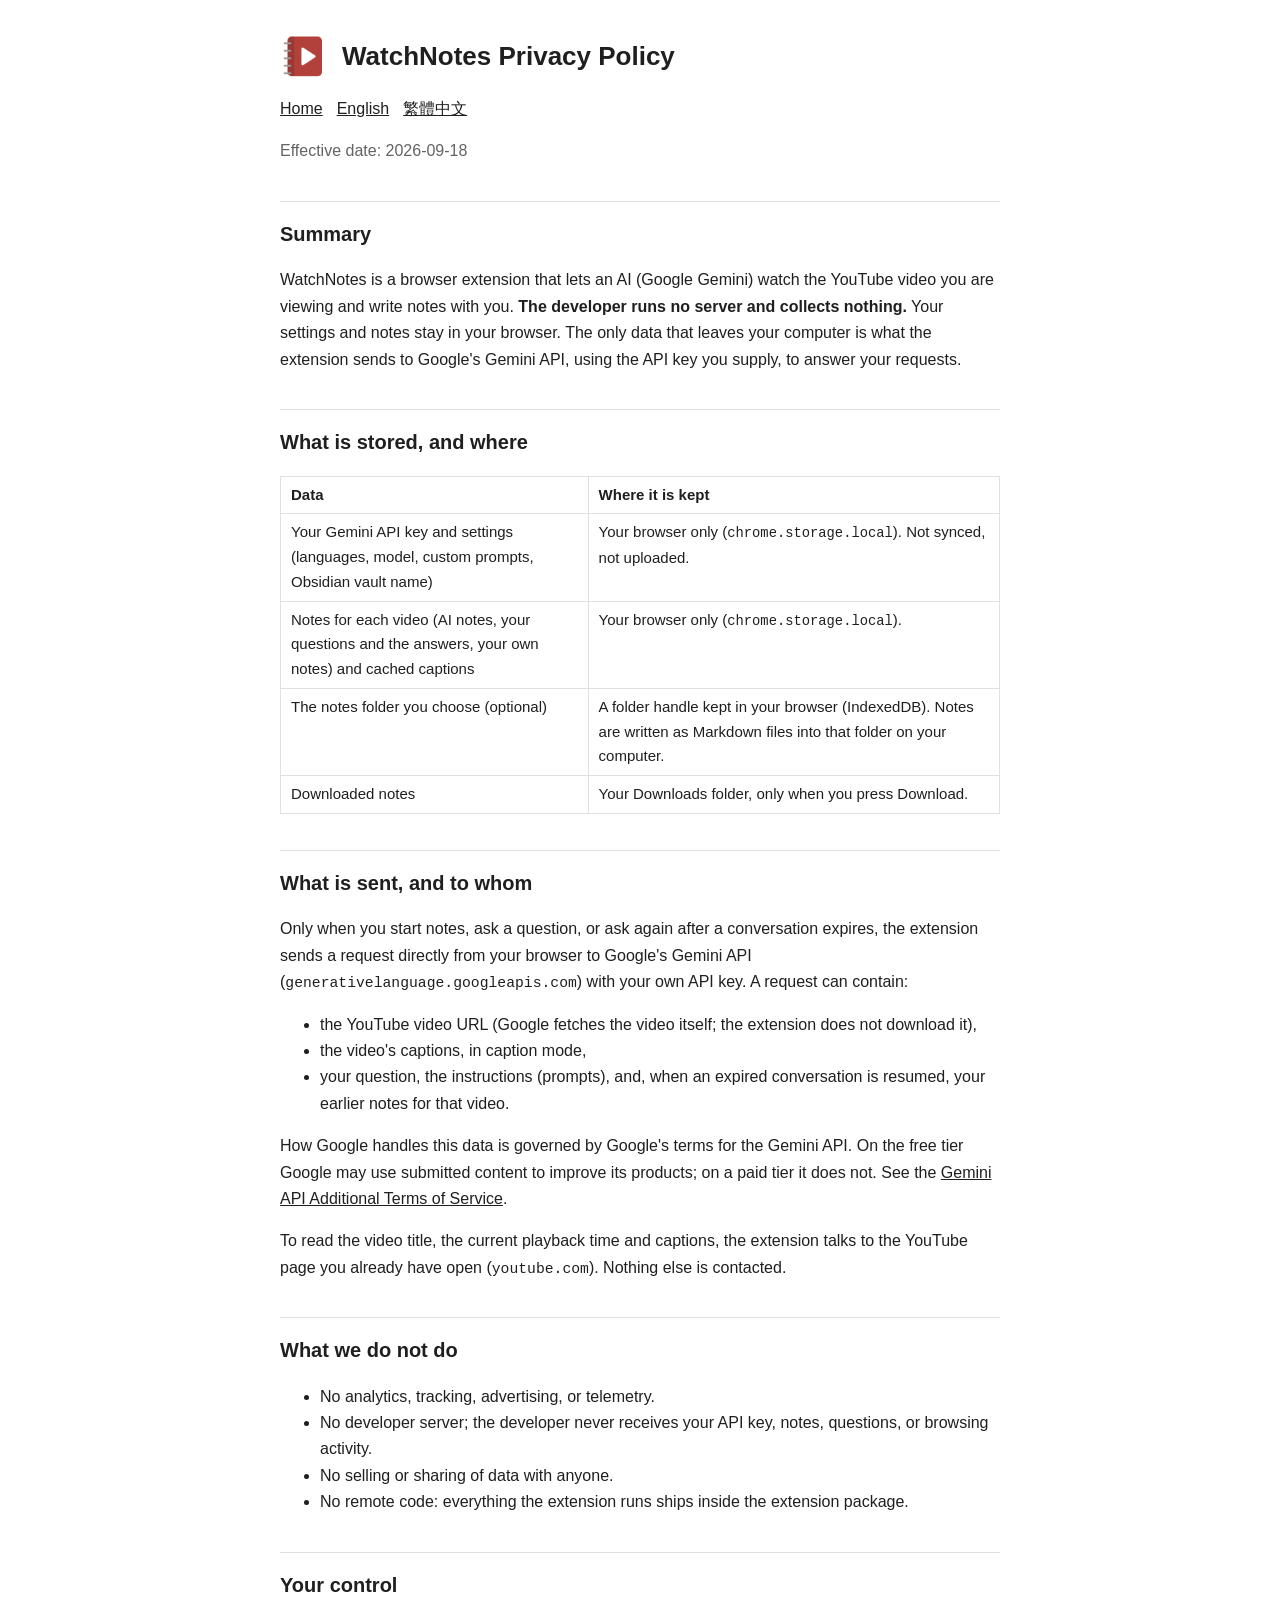
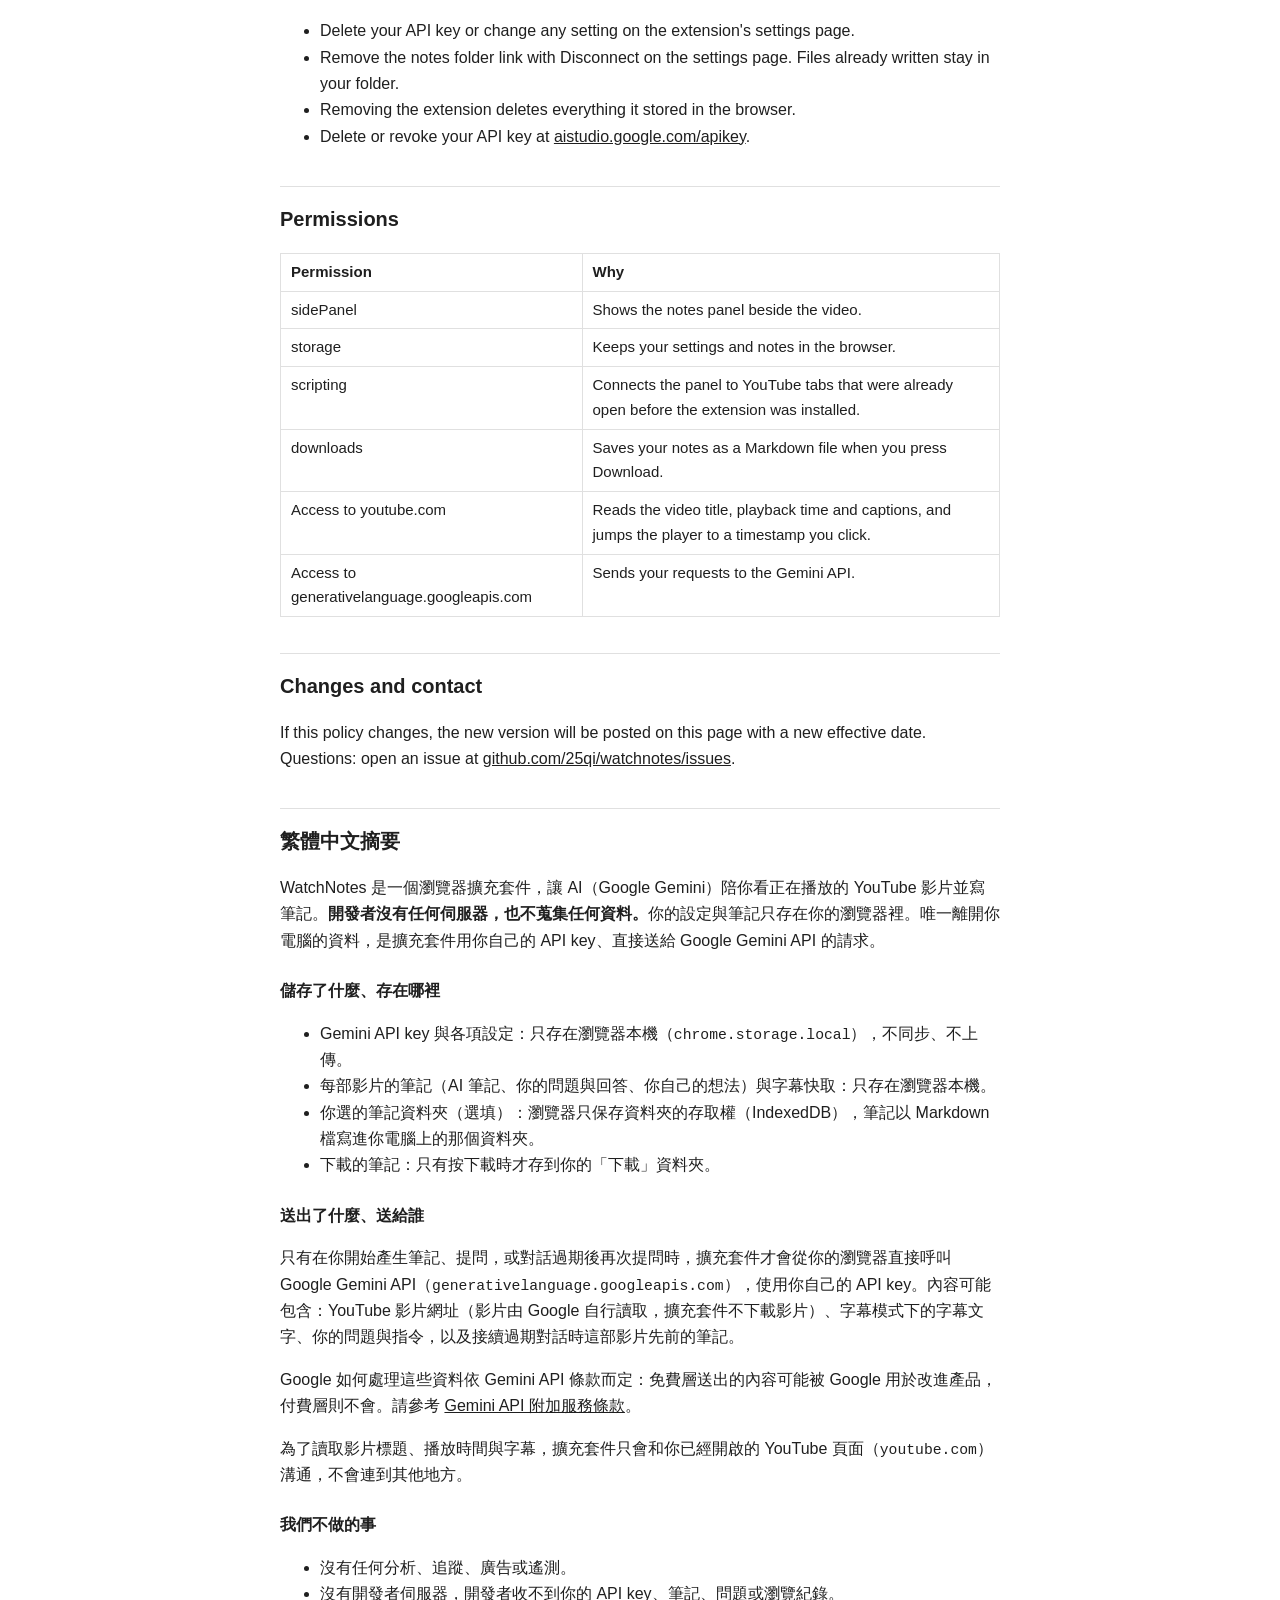
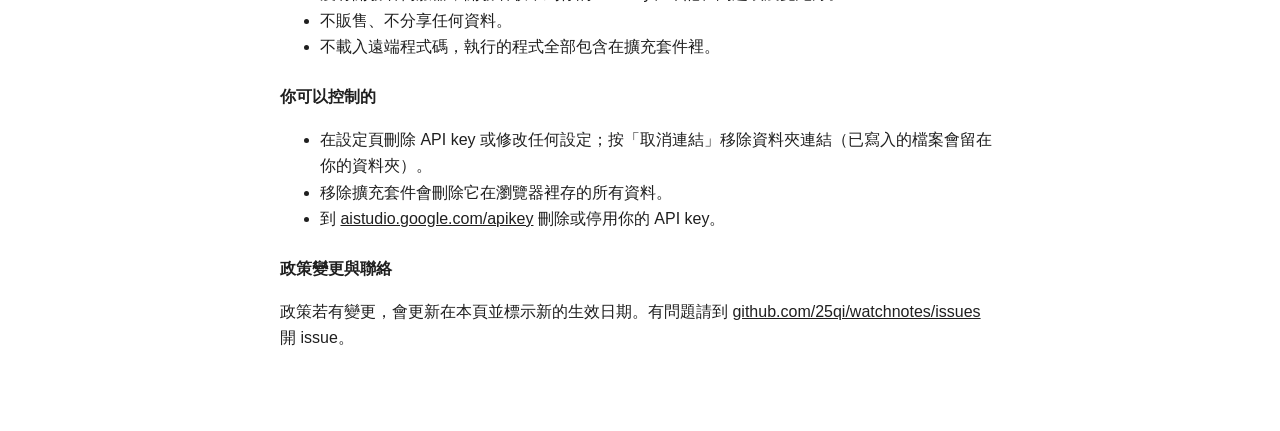
==== privacy.html @ 6c3a96f8 "Add WatchNotes home and privacy policy pages" ====
<!doctype html>
<html lang="en">
<head>
<meta charset="utf-8" /><meta name="viewport" content="width=device-width, initial-scale=1" />
<title>WatchNotes Privacy Policy</title>
<link rel="stylesheet" href="style.css" /><link rel="icon" href="icon.png" />
</head>
<body>
<header><img src="icon.png" alt="" /><h1>WatchNotes Privacy Policy</h1></header>
<nav><a href="index.html">Home</a><a href="#en">English</a><a href="#zh">繁體中文</a></nav>
<p class="muted">Effective date: 2026-09-18</p>

<section id="en">
<h2>Summary</h2>
<p>WatchNotes is a browser extension that lets an AI (Google Gemini) watch the YouTube video you are viewing and write notes with you. <b>The developer runs no server and collects nothing.</b> Your settings and notes stay in your browser. The only data that leaves your computer is what the extension sends to Google's Gemini API, using the API key you supply, to answer your requests.</p>

<h2>What is stored, and where</h2>
<table>
<tr><th>Data</th><th>Where it is kept</th></tr>
<tr><td>Your Gemini API key and settings (languages, model, custom prompts, Obsidian vault name)</td><td>Your browser only (<code>chrome.storage.local</code>). Not synced, not uploaded.</td></tr>
<tr><td>Notes for each video (AI notes, your questions and the answers, your own notes) and cached captions</td><td>Your browser only (<code>chrome.storage.local</code>).</td></tr>
<tr><td>The notes folder you choose (optional)</td><td>A folder handle kept in your browser (IndexedDB). Notes are written as Markdown files into that folder on your computer.</td></tr>
<tr><td>Downloaded notes</td><td>Your Downloads folder, only when you press Download.</td></tr>
</table>

<h2>What is sent, and to whom</h2>
<p>Only when you start notes, ask a question, or ask again after a conversation expires, the extension sends a request directly from your browser to Google's Gemini API (<code>generativelanguage.googleapis.com</code>) with your own API key. A request can contain:</p>
<ul>
<li>the YouTube video URL (Google fetches the video itself; the extension does not download it),</li>
<li>the video's captions, in caption mode,</li>
<li>your question, the instructions (prompts), and, when an expired conversation is resumed, your earlier notes for that video.</li>
</ul>
<p>How Google handles this data is governed by Google's terms for the Gemini API. On the free tier Google may use submitted content to improve its products; on a paid tier it does not. See the <a href="https://ai.google.dev/gemini-api/terms">Gemini API Additional Terms of Service</a>.</p>
<p>To read the video title, the current playback time and captions, the extension talks to the YouTube page you already have open (<code>youtube.com</code>). Nothing else is contacted.</p>

<h2>What we do not do</h2>
<ul>
<li>No analytics, tracking, advertising, or telemetry.</li>
<li>No developer server; the developer never receives your API key, notes, questions, or browsing activity.</li>
<li>No selling or sharing of data with anyone.</li>
<li>No remote code: everything the extension runs ships inside the extension package.</li>
</ul>

<h2>Your control</h2>
<ul>
<li>Delete your API key or change any setting on the extension's settings page.</li>
<li>Remove the notes folder link with Disconnect on the settings page. Files already written stay in your folder.</li>
<li>Removing the extension deletes everything it stored in the browser.</li>
<li>Delete or revoke your API key at <a href="https://aistudio.google.com/apikey">aistudio.google.com/apikey</a>.</li>
</ul>

<h2>Permissions</h2>
<table>
<tr><th>Permission</th><th>Why</th></tr>
<tr><td>sidePanel</td><td>Shows the notes panel beside the video.</td></tr>
<tr><td>storage</td><td>Keeps your settings and notes in the browser.</td></tr>
<tr><td>scripting</td><td>Connects the panel to YouTube tabs that were already open before the extension was installed.</td></tr>
<tr><td>downloads</td><td>Saves your notes as a Markdown file when you press Download.</td></tr>
<tr><td>Access to youtube.com</td><td>Reads the video title, playback time and captions, and jumps the player to a timestamp you click.</td></tr>
<tr><td>Access to generativelanguage.googleapis.com</td><td>Sends your requests to the Gemini API.</td></tr>
</table>

<h2>Changes and contact</h2>
<p>If this policy changes, the new version will be posted on this page with a new effective date. Questions: open an issue at <a href="https://github.com/25qi/watchnotes/issues">github.com/25qi/watchnotes/issues</a>.</p>
</section>

<section id="zh" lang="zh-Hant">
<h2>繁體中文摘要</h2>
<p>WatchNotes 是一個瀏覽器擴充套件，讓 AI（Google Gemini）陪你看正在播放的 YouTube 影片並寫筆記。<b>開發者沒有任何伺服器，也不蒐集任何資料。</b>你的設定與筆記只存在你的瀏覽器裡。唯一離開你電腦的資料，是擴充套件用你自己的 API key、直接送給 Google Gemini API 的請求。</p>

<h3>儲存了什麼、存在哪裡</h3>
<ul>
<li>Gemini API key 與各項設定：只存在瀏覽器本機（<code>chrome.storage.local</code>），不同步、不上傳。</li>
<li>每部影片的筆記（AI 筆記、你的問題與回答、你自己的想法）與字幕快取：只存在瀏覽器本機。</li>
<li>你選的筆記資料夾（選填）：瀏覽器只保存資料夾的存取權（IndexedDB），筆記以 Markdown 檔寫進你電腦上的那個資料夾。</li>
<li>下載的筆記：只有按下載時才存到你的「下載」資料夾。</li>
</ul>

<h3>送出了什麼、送給誰</h3>
<p>只有在你開始產生筆記、提問，或對話過期後再次提問時，擴充套件才會從你的瀏覽器直接呼叫 Google Gemini API（<code>generativelanguage.googleapis.com</code>），使用你自己的 API key。內容可能包含：YouTube 影片網址（影片由 Google 自行讀取，擴充套件不下載影片）、字幕模式下的字幕文字、你的問題與指令，以及接續過期對話時這部影片先前的筆記。</p>
<p>Google 如何處理這些資料依 Gemini API 條款而定：免費層送出的內容可能被 Google 用於改進產品，付費層則不會。請參考 <a href="https://ai.google.dev/gemini-api/terms">Gemini API 附加服務條款</a>。</p>
<p>為了讀取影片標題、播放時間與字幕，擴充套件只會和你已經開啟的 YouTube 頁面（<code>youtube.com</code>）溝通，不會連到其他地方。</p>

<h3>我們不做的事</h3>
<ul>
<li>沒有任何分析、追蹤、廣告或遙測。</li>
<li>沒有開發者伺服器，開發者收不到你的 API key、筆記、問題或瀏覽紀錄。</li>
<li>不販售、不分享任何資料。</li>
<li>不載入遠端程式碼，執行的程式全部包含在擴充套件裡。</li>
</ul>

<h3>你可以控制的</h3>
<ul>
<li>在設定頁刪除 API key 或修改任何設定；按「取消連結」移除資料夾連結（已寫入的檔案會留在你的資料夾）。</li>
<li>移除擴充套件會刪除它在瀏覽器裡存的所有資料。</li>
<li>到 <a href="https://aistudio.google.com/apikey">aistudio.google.com/apikey</a> 刪除或停用你的 API key。</li>
</ul>

<h3>政策變更與聯絡</h3>
<p>政策若有變更，會更新在本頁並標示新的生效日期。有問題請到 <a href="https://github.com/25qi/watchnotes/issues">github.com/25qi/watchnotes/issues</a> 開 issue。</p>
</section>
</body>
</html>
---- style.css ----
:root { color-scheme: light dark; --bg: #fff; --fg: #1f1f1f; --muted: #636363; --border: #e0e0e0; --accent: #b3413b; }
@media (prefers-color-scheme: dark) { :root { --bg: #1e1e1e; --fg: #e6e6e6; --muted: #a3a3a3; --border: #3a3a3a; } }
body { max-width: 720px; margin: 0 auto; padding: 32px 20px 64px; background: var(--bg); color: var(--fg);
  font: 16px/1.65 -apple-system, BlinkMacSystemFont, "Segoe UI", "PingFang TC", "Noto Sans TC", sans-serif; }
header { display: flex; align-items: center; gap: 14px; }
header img { width: 48px; height: 48px; }
h1 { margin: 0; font-size: 26px; }
h2 { margin-top: 36px; padding-top: 16px; border-top: 1px solid var(--border); font-size: 20px; }
h3 { margin-top: 24px; font-size: 16px; }
a { color: var(--fg); }
nav { margin: 16px 0 8px; color: var(--muted); }
nav a { margin-right: 14px; }
.muted { color: var(--muted); }
table { border-collapse: collapse; width: 100%; font-size: 15px; }
th, td { border: 1px solid var(--border); padding: 6px 10px; text-align: left; vertical-align: top; }
code { font-size: 0.92em; }
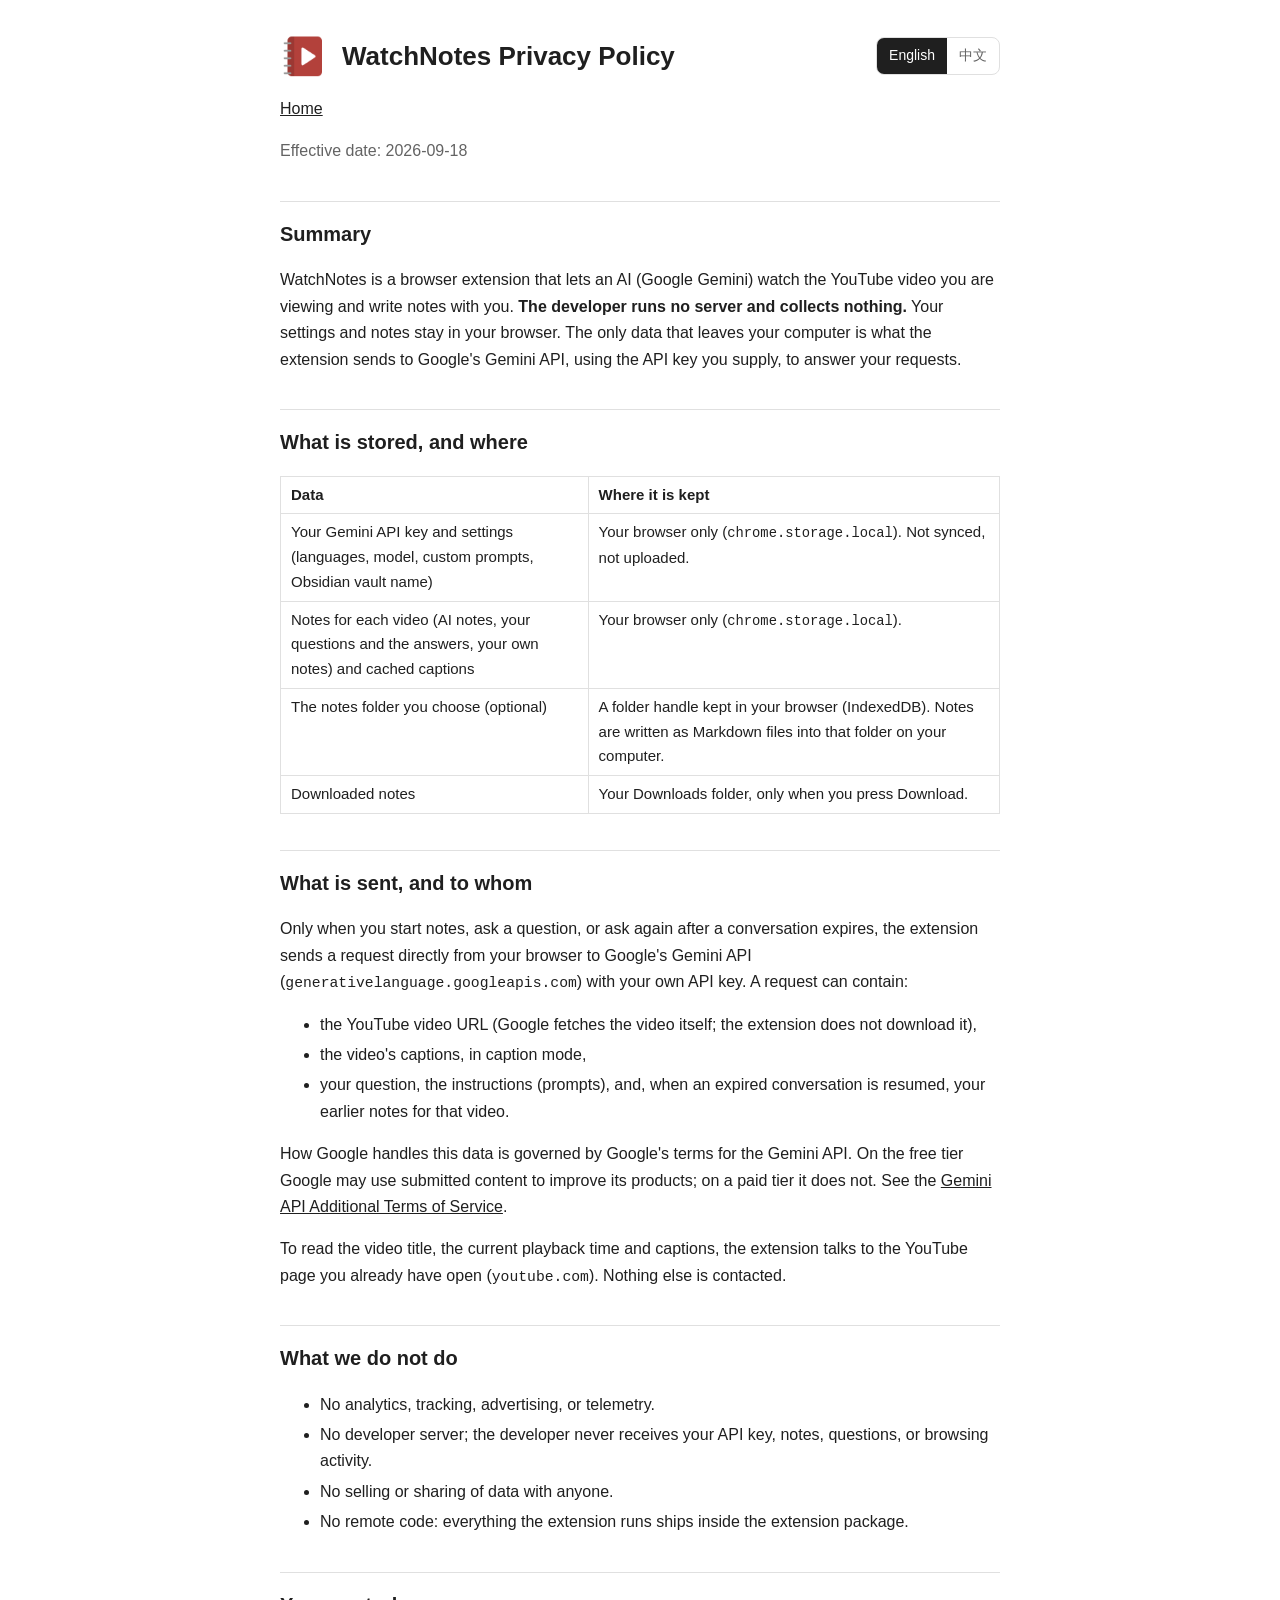
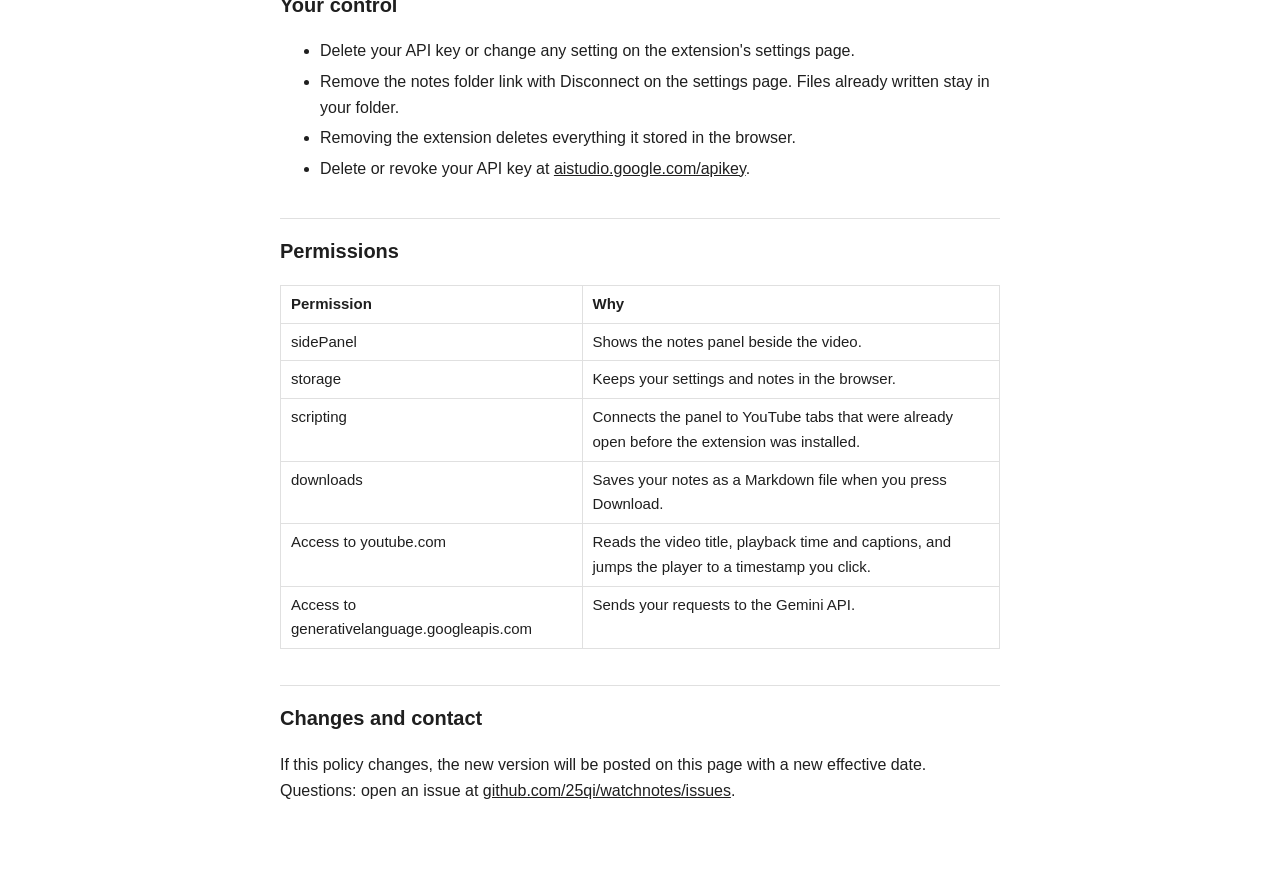
==== commit 0bff8da5: "Add English/Chinese switch, fuller home page, bilingual README with screenshots" ====
--- a/privacy.html
+++ b/privacy.html
@@ -1,16 +1,19 @@
 <!doctype html>
-<html lang="en">
+<html lang="en" data-title-en="WatchNotes Privacy Policy" data-title-zh="WatchNotes 隱私權政策">
 <head>
 <meta charset="utf-8" /><meta name="viewport" content="width=device-width, initial-scale=1" />
 <title>WatchNotes Privacy Policy</title>
 <link rel="stylesheet" href="style.css" /><link rel="icon" href="icon.png" />
 </head>
 <body>
-<header><img src="icon.png" alt="" /><h1>WatchNotes Privacy Policy</h1></header>
-<nav><a href="index.html">Home</a><a href="#en">English</a><a href="#zh">繁體中文</a></nav>
-<p class="muted">Effective date: 2026-09-18</p>
+<div class="topbar">
+  <header><img src="icon.png" alt="" /><h1><span data-lang="en">WatchNotes Privacy Policy</span><span data-lang="zh">WatchNotes 隱私權政策</span></h1></header>
+  <div class="lang-switch" role="group" aria-label="Language"><button type="button" data-set-lang="en">English</button><button type="button" data-set-lang="zh">中文</button></div>
+</div>
+<nav><a href="index.html" data-keep-lang><span data-lang="en">Home</span><span data-lang="zh">首頁</span></a></nav>
+<p class="muted"><span data-lang="en">Effective date: 2026-09-18</span><span data-lang="zh">生效日期：2026-09-18</span></p>
 
-<section id="en">
+<section id="en" data-lang="en">
 <h2>Summary</h2>
 <p>WatchNotes is a browser extension that lets an AI (Google Gemini) watch the YouTube video you are viewing and write notes with you. <b>The developer runs no server and collects nothing.</b> Your settings and notes stay in your browser. The only data that leaves your computer is what the extension sends to Google's Gemini API, using the API key you supply, to answer your requests.</p>
 
@@ -64,8 +67,8 @@
 <p>If this policy changes, the new version will be posted on this page with a new effective date. Questions: open an issue at <a href="https://github.com/25qi/watchnotes/issues">github.com/25qi/watchnotes/issues</a>.</p>
 </section>
 
-<section id="zh" lang="zh-Hant">
-<h2>繁體中文摘要</h2>
+<section id="zh" lang="zh-Hant" data-lang="zh">
+<h2>摘要</h2>
 <p>WatchNotes 是一個瀏覽器擴充套件，讓 AI（Google Gemini）陪你看正在播放的 YouTube 影片並寫筆記。<b>開發者沒有任何伺服器，也不蒐集任何資料。</b>你的設定與筆記只存在你的瀏覽器裡。唯一離開你電腦的資料，是擴充套件用你自己的 API key、直接送給 Google Gemini API 的請求。</p>
 
 <h3>儲存了什麼、存在哪裡</h3>
@@ -96,8 +99,20 @@
 <li>到 <a href="https://aistudio.google.com/apikey">aistudio.google.com/apikey</a> 刪除或停用你的 API key。</li>
 </ul>
 
+<h3>權限說明</h3>
+<table>
+<tr><th>權限</th><th>用途</th></tr>
+<tr><td>sidePanel</td><td>在影片旁顯示筆記面板。</td></tr>
+<tr><td>storage</td><td>把設定和筆記存在瀏覽器裡。</td></tr>
+<tr><td>scripting</td><td>讓面板連上安裝擴充套件前就已開著的 YouTube 分頁。</td></tr>
+<tr><td>downloads</td><td>按下載時把筆記存成 Markdown 檔。</td></tr>
+<tr><td>存取 youtube.com</td><td>讀取影片標題、播放時間與字幕，並在你點時間戳時讓播放器跳轉。</td></tr>
+<tr><td>存取 generativelanguage.googleapis.com</td><td>把你的請求送到 Gemini API。</td></tr>
+</table>
+
 <h3>政策變更與聯絡</h3>
 <p>政策若有變更，會更新在本頁並標示新的生效日期。有問題請到 <a href="https://github.com/25qi/watchnotes/issues">github.com/25qi/watchnotes/issues</a> 開 issue。</p>
 </section>
+<script src="lang.js"></script>
 </body>
 </html>
--- a/style.css
+++ b/style.css
@@ -14,3 +14,12 @@
 table { border-collapse: collapse; width: 100%; font-size: 15px; }
 th, td { border: 1px solid var(--border); padding: 6px 10px; text-align: left; vertical-align: top; }
 code { font-size: 0.92em; }
+[hidden] { display: none !important; }
+.topbar { display: flex; align-items: center; justify-content: space-between; gap: 12px; flex-wrap: wrap; }
+.lang-switch { display: inline-flex; border: 1px solid var(--border); border-radius: 8px; overflow: hidden; }
+.lang-switch button { border: 0; background: none; color: var(--muted); padding: 6px 12px; font: inherit; font-size: 14px; cursor: pointer; }
+.lang-switch button[aria-pressed="true"] { background: var(--fg); color: var(--bg); }
+.tagline { margin: 18px 0 6px; font-size: 22px; font-weight: 600; line-height: 1.35; }
+.shot { width: 100%; border-radius: 10px; border: 1px solid var(--border); margin: 18px 0 4px; }
+ol li, ul li { margin: 4px 0; }
+.badge { display: inline-block; padding: 2px 10px; border: 1px solid var(--border); border-radius: 999px; color: var(--muted); font-size: 14px; }
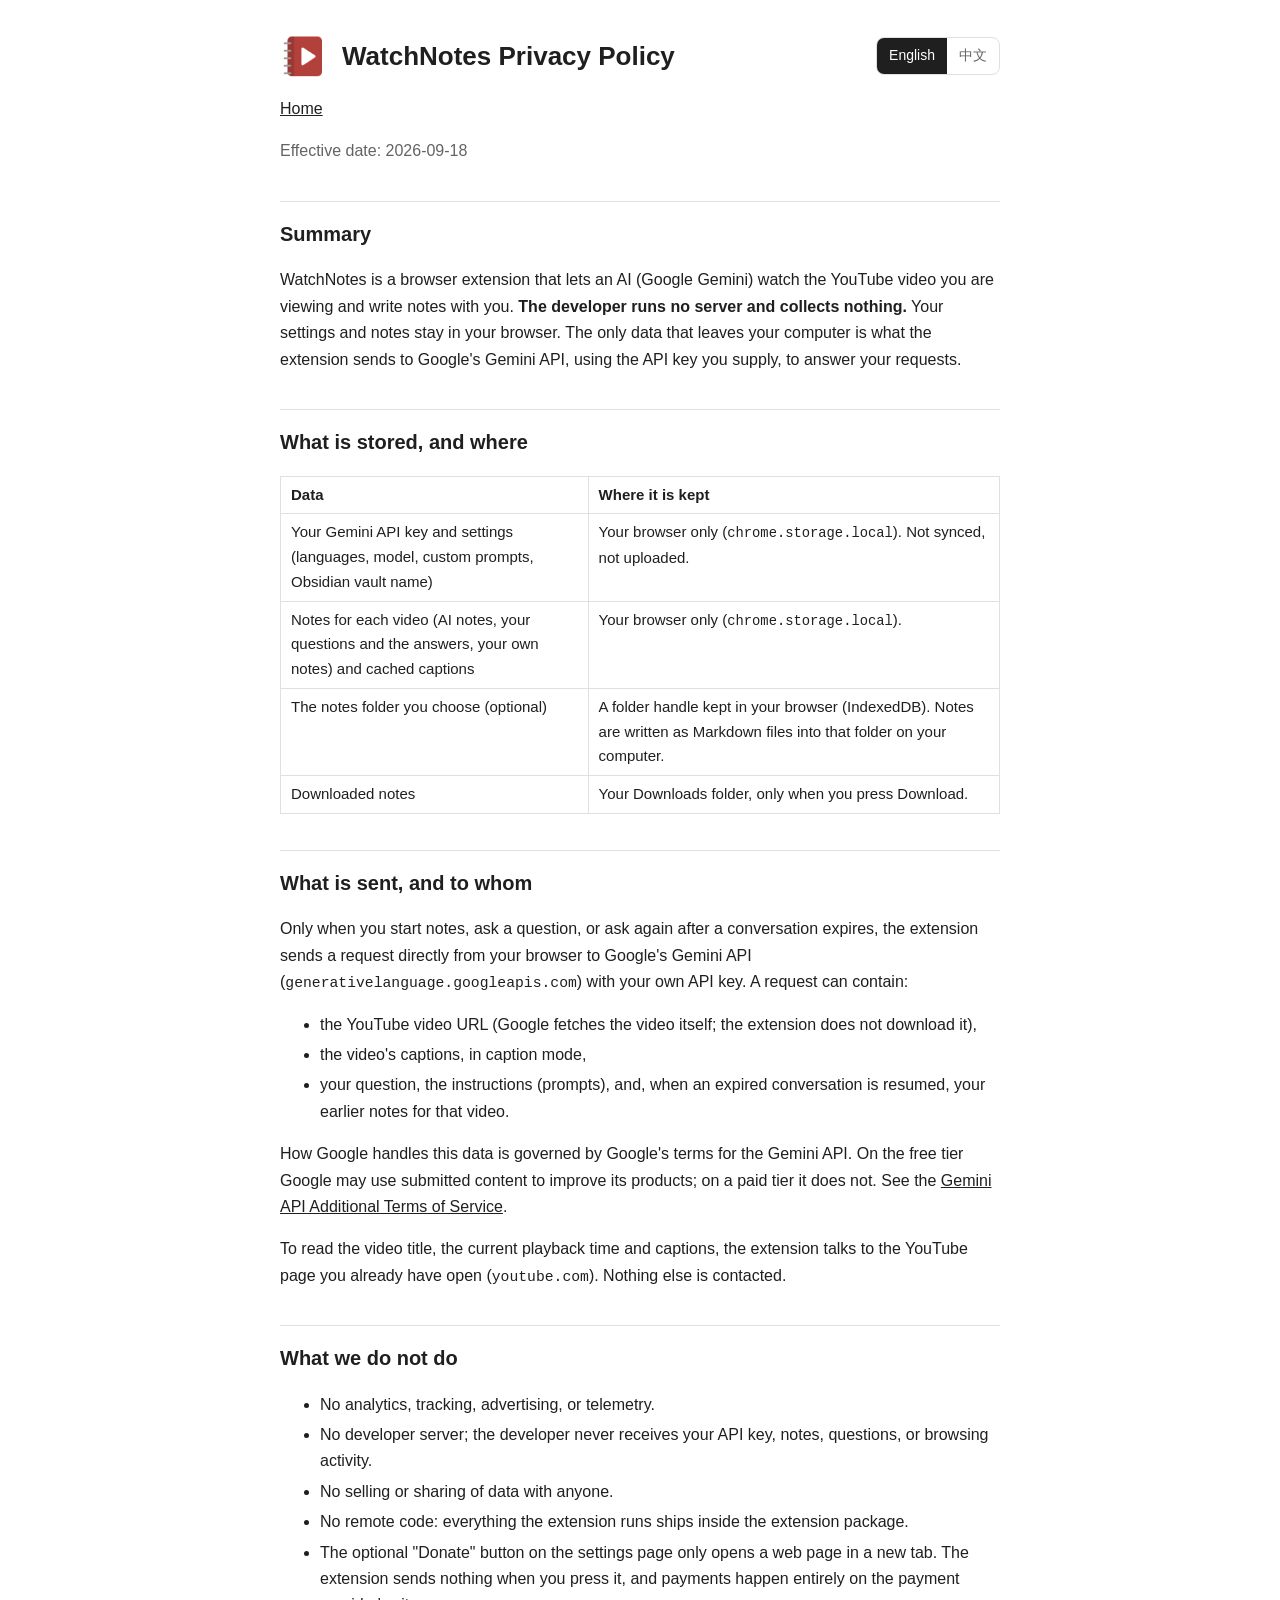
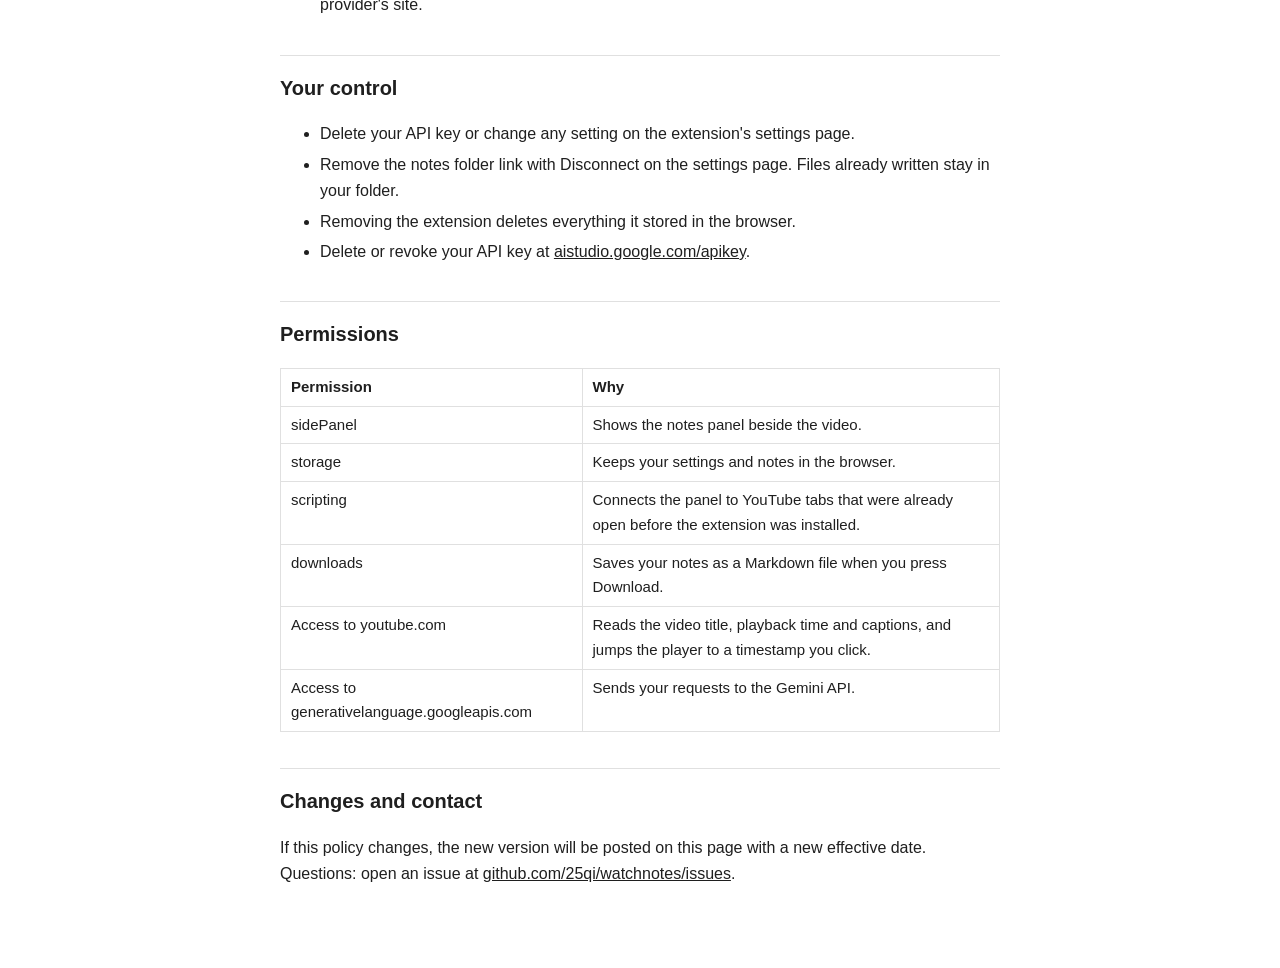
==== commit 2d4386f3: "Add donate links; note donate button in privacy policy" ====
--- a/privacy.html
+++ b/privacy.html
@@ -42,6 +42,7 @@
 <li>No developer server; the developer never receives your API key, notes, questions, or browsing activity.</li>
 <li>No selling or sharing of data with anyone.</li>
 <li>No remote code: everything the extension runs ships inside the extension package.</li>
+<li>The optional "Donate" button on the settings page only opens a web page in a new tab. The extension sends nothing when you press it, and payments happen entirely on the payment provider's site.</li>
 </ul>
 
 <h2>Your control</h2>
@@ -90,6 +91,7 @@
 <li>沒有開發者伺服器，開發者收不到你的 API key、筆記、問題或瀏覽紀錄。</li>
 <li>不販售、不分享任何資料。</li>
 <li>不載入遠端程式碼，執行的程式全部包含在擴充套件裡。</li>
+<li>設定頁的「贊助開發者」按鈕只會在新分頁開啟一個網頁，按下時擴充套件不會送出任何資料；付款完全在金流業者的網站完成。</li>
 </ul>
 
 <h3>你可以控制的</h3>
